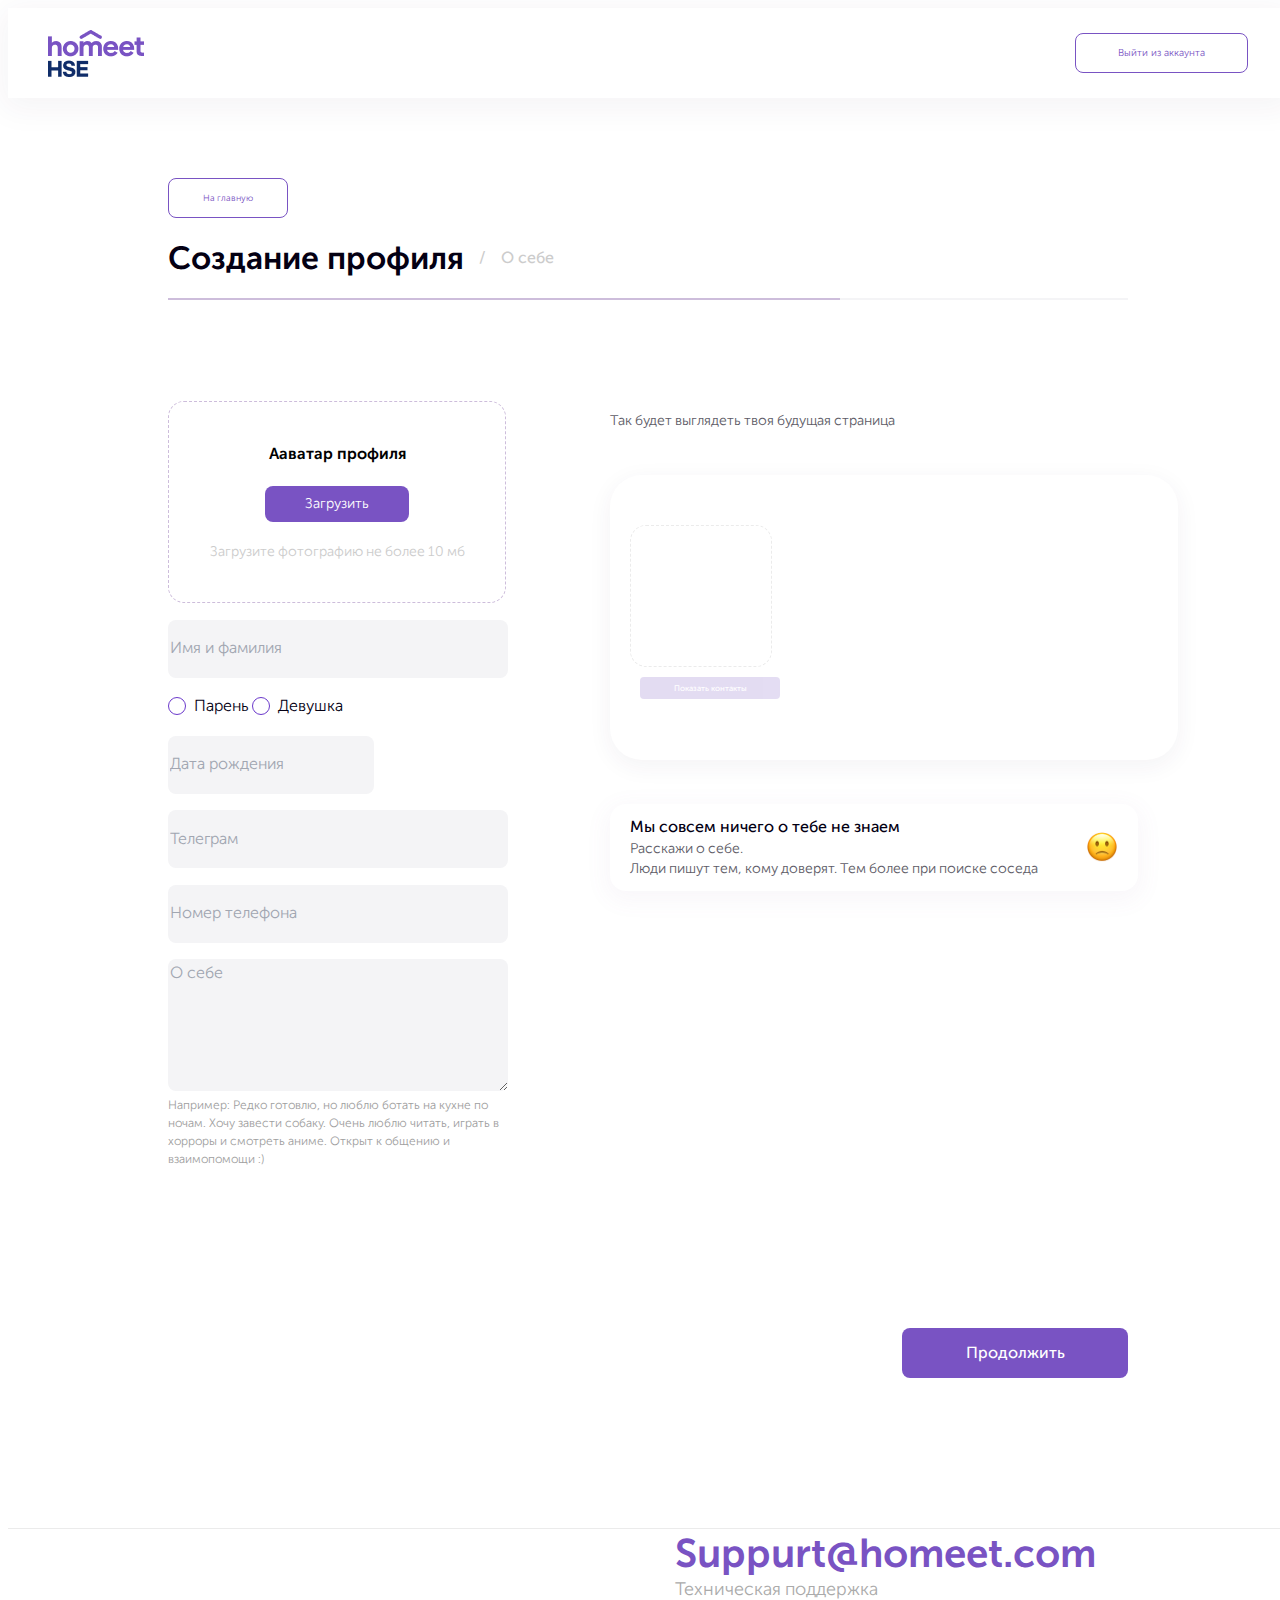
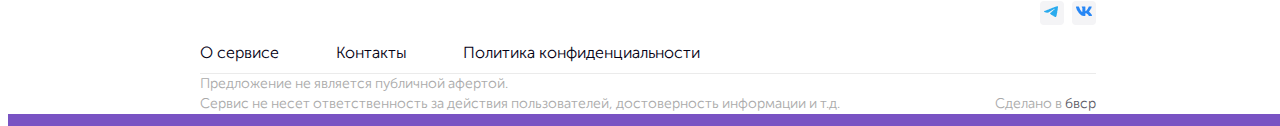
==== src/index.html @ ac500aa6 "First commit" ====
<!DOCTYPE html>
<html lang="ru">
<head>
    <meta charset="UTF-8">
    <meta name="viewport" content="width=device-width, initial-scale=1.0">
    <title>HW1</title>
    <link rel="stylesheet" href="css/style.css">
</head>
<body>
    
    <header class="header">
        <img class = "logo" src="icons/logo.png" alt="logo">
        <button class = "exit">
            <span class = "exittext">Выйти из аккаунта</span>
        </button>
    </header>

    <div class = main>

        <div class = "upper">
            <button class = "mainpage">
                <div class = "mainpagetext">
                    <p>На главную</p>
                </div>
            </button>
            <div class = "uppertext">   
                <span class = "createprofile">Создание профиля</span>
                <span class = "slesh">/</span>
                <span class = "aboutyou">О себе</span></p>
            </div>
            <div class = "progressline">
                <progress id = "progressbar" max = "100" value = "70"></progress>
            </div>
        </div>


        <div class = "middle">

            <div class = "left">
    
                <div class = "uploadphoto">
                    <span class = "avatar">Aаватар профиля</span>
                    <button class = "upload">
                        <div class = "uploadtext">
                            <p>Загрузить</p>
                        </div>
                    </button>
                    <span class = "parametrphoto">Загрузите фотографию не более 10 мб</span>
                </div>
                <input name = "name" id="name" type="text" placeholder="Имя и фамилия">
                <form action="">
                    <input name="sex" type="radio" id="sex" class="custom-radio">
                    <label for="sex">Парень</label>
                    <input name="sex" type="radio" id="sex" class="custom-radio">
                    <label for="sex">Девушка</label>
                </form>
                <input name ="dateofbirth" type="text" id = "dateofbirth" placeholder="Дата рождения">
                <input name = "tg" id="tg" type="text" placeholder="Телеграм">
                <input name = "phone" id="phone" type="tel" placeholder="Номер телефона">
                <div>
                    <textarea name="inform" id="inform" cols="30" rows="10" placeholder="О себе"></textarea><br>
                    <span class = "example">Например: Редко готовлю, но люблю ботать на кухне по ночам. 
                    Хочу завести собаку. Очень люблю читать, играть в хорроры и смотреть аниме. 
                    Открыт к общению и взаимопомощи :)
                    </span>
                </div>

            </div>


            <div class = "right">
                
                <span class = "future">Так будет выглядеть твоя будущая страница</span>

                <div class = "futureprofile">
                    <div class = photoandbottom>
                        <div class = "photo"></div>
                        <button class = "showcontacts">
                            <div class = "showcontactstext">
                                <p>Показать контакты</p>
                            </div>
                        </button>
                    </div>
                    <div class = "profileinfo"></div>
                </div>

                <div class = "message">
                    <div class = "text">
                        <span class = "messagetext1">Мы совсем ничего о тебе не знаем</span><br>
                        <span class = "messagetext2">Расскажи о себе.</span><br>
                        <span class = "messagetext3">Люди пишут тем, кому доверят. Тем более при поиске соседа</span>
                    </div>
                    <img class = "emoji" src="img/emoji.png" alt="emoji">
                </div>

            </div>

        </div>

        <div class = "lower">

            <button class = "continue">  
                <div class = "continuetext"> 
                    <p>Продолжить</p> 
                </div> 
            </button>

        </div>

    </div>

    <footer class = "footer">
        <div class = line1></div>
        <div class = "contacts">
            <div class = "support">
                <span class = "email">Suppurt@homeet.com</span><br>
                <span class = "techsupport">Техническая поддержка</span>
            </div>
            <div class = "links">
                <div class = "imp">
                    <span class = "aboutservice">О сервисе </span>
                    <span class = "conts">Контакты </span>
                    <span class = "politika">Политика конфиденциальности</span>
                </div>
                <div class = "media">
                    <div class = "tglink">
                        <a href="https://vk.com/styleru">
                            <img class = "tg" src="icons/tgicon.png" alt="tg">
                        </a>
                    </div>
                    <div class = "vklink">
                        <a href="https://t.me/styleruorg">
                            <img class = "vk" src="icons/vkicon.png" alt="vk">
                        </a>
                    </div>
                </div>
            </div>
        </div>
        <div class = "line2"></div>
        <div class = "mention">
            <span class = "policy">Предложение не является публичной афертой.<br>Сервис не несет ответственность за действия пользователей, достоверность информации и т.д.</span>
            <span class = "madein">Сделано в <span class = "bvsr">бвср</span></span>
        </div>
        <div class = "line3"></div>
    </footer>

</body>
</html>
---- src/css/style.css ----
@font-face {
    font-family: "MuseoSansCyrl300";
    src: url("../fonts/MuseoSansCyrl300.otf");
    font-weight: 300;
}

@font-face {
    font-family: "MuseoSansCyrl500";
    src: url("../fonts/MuseoSansCyrl500.otf");
    font-weight: 500;
}

@font-face {
    font-family: "MuseoSansCyrl700";
    src: url("../fonts/MuseoSansCyrl700.otf");
    font-weight: 700;
}

body{
    width: 100%;
    height: 1200px;
    display: flex;
    flex-direction: column;
    justify-content: space-between;
    align-items: center;
}

.header{
    width: 100%;
    height: 90px;
    border: 0px, 0px, 1px, 0px;
    padding: 20px, 40px, 20px, 40px;
    background-color: #FFFFFF;
    box-shadow: 0px 6px 30px 5px #40284b0d;
    display: flex;
    justify-content: space-between;
    align-items: center;
}

.main{
    width: 75%;
    height: 1200px;
    /* background-color: aquamarine; */
    margin-top: 80px;
    margin-bottom: 150px;
    display: flex;
    flex-direction: column;
    justify-content: space-between;
}

.logo{
    width: 96px;
    height: 47px;
    gap: 64px;
    margin: 40px;
}

.exit{
    width: 173px;
    height: 40px;
    gap: 8px;
    background-color: #FFFFFF;
    border: 1px solid #7953C3;
    border-radius: 8px;
    padding: 10px, 16px, 10px, 16px;
    margin: 40px;
    display: flex;
    justify-content: center;
    align-items: center;
}

.exittext{
    font-family: "MuseoSansCyrl300";
    font-weight: 300;
    font-size: 10px;
    line-height: 20px;
    color: #7953C3;
}


.upper{
    width: 100%;
    height: 126px;
}

.mainpage{
    width: 120px;
    height: 40px;
    gap: 8px;
    background-color: #FFFFFF;
    border: 1px solid #7953C3;
    border-radius: 8px;
    padding: 10px, 16px, 10px, 16px;
    display: flex;
    justify-content: center;
    align-items: center;
}

.mainpagetext{
    font-family: "MuseoSansCyrl300";
    font-weight: 300;
    font-size: 9px;
    line-height: 20px;
    letter-spacing: -1%;
    color: #7953C3;
}

.uppertext{
    display: flex;
    justify-content: start;
    align-items: center;
    margin: 20px 0px 5px 0px;
}

.createprofile{
    font-family: "MuseoSansCyrl700";
    font-weight: 700;
    font-size: 32px;
    line-height: 40px;
    color: #040013;
    letter-spacing: -1%;
}

.slesh{
    font-family: "MuseoSansCyrl500";
    font-weight: 500;
    font-size: 16px;
    line-height: 24px;
    letter-spacing: -1%;
    color: #CCCCCC;
    margin-left: 15px;
}

.aboutyou{
    font-family: "MuseoSansCyrl500";
    font-weight: 500;
    font-size: 16px;
    line-height: 24px;
    letter-spacing: -1%;
    color: #CCCCCC;
    margin-left: 15px;
}

progress[value] {
    -webkit-appearance: none;
    appearance: none;
    width: 100%;
    height: 2px;
  }

progress[value]::-webkit-progress-bar {
    width: 100%;
    height: 2px;
    background-color: #F4F4F6;
}

progress[value]::-webkit-progress-value {
    width: 8%;
    height: 2px;
    background-color: #CDBDDB;
}

.middle{
    width: 100%;
    height: 910px;
    margin: 50px 0px 50px 0px;   
    display: flex;
    align-items: flex-start;
    justify-content: space-between;
    padding: 50px 0px 0px 0px;
    /* background-color: pink; */
}

.left{
    width: 35%;
    height: 766px;
    display: flex;
    flex-direction: column;
    justify-content: space-between;
    /* background-color: orange; */
}

.uploadphoto{
    width: 100%;
    height: 200px;
    padding: 40px, 32px, 40px, 32px;
    border: 1px;
    border-radius: 16px;
    border-color: #CDBDDB;
    border-style: dashed;
    gap: 20px;
    display: flex;
    justify-content: center;
    align-items: center;
    flex-direction: column;
}

.avatar{
    font-family: "MuseoSansCyrl700";
    font-weight: 700;
    font-size: 16px;
    line-height: 24px;
    letter-spacing: -1%;
}

.upload{
    width: 144px;
    height: 36px;
    border-radius: 8px;
    padding: 8px, 40px, 8px, 40px;
    gap: 8px;
    background-color: #7953C3;
    border-color: #7953C3;
    display: flex;
    justify-content: center;
    align-items: center;
    border-style: none;
}

.uploadtext{
    font-family: "MuseoSansCyrl300";
    font-weight: 300;
    font-size: 14px;
    line-height: 20px;
    letter-spacing: -1%;
    color: #FFFFFF;
}

.parametrphoto{
    font-family: "MuseoSansCyrl300";
    font-weight: 300;
    font-size: 14px;
    line-height: 20px;
    letter-spacing: -1%;
    color: #CCCCCC;
}

input::placeholder{
    font-family: "MuseoSansCyrl300";
    font-weight: 300;
    font-size: 16px;
    line-height: 24px;
    letter-spacing: -1%;
    color: #A1A6B1;
    margin-left: 20px;
}

::-webkit-input-placeholder{
    font-family: "MuseoSansCyrl300";
    font-weight: 300;
    font-size: 16px;
    line-height: 24px;
    letter-spacing: -1%;
    color: #A1A6B1;
    margin: 20px;
}


#name{
    width: 100%;
    height: 56px;
    border-radius: 8px;
    padding: 16px, 12px, 16px, 12px;
    gap: 8px;
    background-color: #F4F4F6;
    border-style: none;
}

label{
    font-family: "MuseoSansCyrl300";
    font-weight: 300;
    font-size: 16px;
    line-height: 24px;
    letter-spacing: -1%;
    color: #040013;
}

/* radio style */
.custom-radio {
    position: absolute;
    z-index: -1;
    opacity: 0;
  }

  /* создаем поддельный чекбокс */
  .custom-radio+label {
    display: inline-flex;
    align-items: center;
    user-select: none;
  }
  .custom-radio+label::before {
    content: '';
    display: inline-block;
    width: 16px;
    height: 16px;
    flex-shrink: 0;
    flex-grow: 0;
    border: 1px solid #6B39CB;
    border-radius: 50%;
    margin-right: 0.5em;
    background-repeat: no-repeat;
    background-position: center center;
    background-size: 50% 50%;
  }

  /* для состояния checked */
  .custom-radio:checked+label::before {
    /* border-color: #6B39CB; */
    background-color: #6B39CB;
    background-image: url("../icons/radio.png");
  }

#dateofbirth{
    width: 60%;
    height: 56px;
    border-radius: 8px;
    padding: 16px, 12px, 16px, 12px;
    gap: 8px;
    background-color: #F4F4F6;
    border-style: none;
}

#tg{
    width: 100%;
    height: 56px;
    border-radius: 8px;
    padding: 16px, 12px, 16px, 12px;
    gap: 8px;
    background-color: #F4F4F6;
    border-style: none;
}

#phone{
    width: 100%;
    height: 56px;
    border-radius: 8px;
    padding: 16px, 12px, 16px, 12px;
    gap: 8px;
    background-color: #F4F4F6;
    border-style: none;
}

#inform{
    width: 100%;
    height: 128px;
    border-radius: 8px;
    padding: 16px, 12px, 16px, 12px;
    gap: 8px;
    background-color: #F4F4F6;
    border-style: none;
}

.example{
    font-family: "MuseoSansCyrl300";
    font-weight: 300;
    font-size: 12px;
    line-height: 14px;
    letter-spacing: -1%;
    color: #9E9E9E;
}


.right{
    width: 55%;
    height: 500px;
    gap: 24px;
    display: flex;
    flex-direction: column;
    justify-content: space-between;
    align-items: start;
}

.future{
    font-family: "MuseoSansCyrl300";
    font-weight: 300;
    font-size: 14px;
    line-height: 20px;
    letter-spacing: -1%;
    color: #5D5B66;
    margin: 10px;
}

.futureprofile{
    width: 100%;
    height: 258px;
    border-radius: 32px;
    padding: 20px;
    gap: 28px;
    box-shadow: 2px 0px 5px 2px #35253c07;
    box-shadow: 2px 0px 5px 2px #33243b0a;
    box-shadow: 0px 6px 22px 2px #412e4a0d;
    box-shadow: 0px 6px 22px 2px #44304e0d;
    display: flex;
    justify-content: space-between;
    align-items: center;
    margin: 10px;
}

.photoandbotton{
    width: 30%;
}

.photo{
    width: 140px;
    height: 140px;
    border-radius: 16px;
    border: 1px;
    border-color: #EBEBEB;
    border-style: dashed;
}

.showcontacts{
    width: 140px;
    height: 22px;
    border-radius: 4px;
    padding: 6px, 12px, 6px, 12px;
    gap: 8px;
    opacity: 20%;
    background-color: #7953C3;
    border-color: #7953C3;
    display: flex;
    justify-content: center;
    align-items: center;
    border-style: none;
    margin: 10px;
}

.showcontactstext{
    font-family: "MuseoSansCyrl500";
    font-weight: 500;
    font-size: 8px;
    line-height: 10px;
    letter-spacing: -1%;
    color: #FFFFFF;
}

.profileinfo{
    width: 60%;
    display: flex;
    flex-direction: column;
    justify-content: space-between;
}

.message{
    width: 100%;
    height: 92px;
    border-radius: 16px;
    padding: 12px, 16px, 12px, 16px;
    gap: 4px;
    box-shadow: 0px 2px 4px 5px #855E9807;
    box-shadow: 0px 2px 10px 5px #855E980A;
    box-shadow: 0px 5px 22px 5px #36273d0d;
    box-shadow: 0px 6px 22px 5px #855E980D;
    display: flex;
    justify-content: space-between;
    align-items: center;
    margin: 10px;
}

.text{
    margin-top: 10px;
    margin-bottom: 10px;
}

.messagetext1{
    font-family: "MuseoSansCyrl500";
    font-weight: 500;
    font-size: 16px;
    line-height: 24px;
    letter-spacing: -1%;
    color: #040013;
    margin: 20px;
}

.messagetext2{
    font-family: "MuseoSansCyrl300";
    font-weight: 300;
    font-size: 14px;
    line-height: 20px;
    letter-spacing: -1%;
    color: #5D5B66;
    margin-left: 20px;
}

.messagetext3{
    font-family: "MuseoSansCyrl300";
    font-weight: 300;
    font-size: 14px;
    line-height: 20px;
    letter-spacing: -1%;
    color: #5D5B66;
    margin-left: 20px;
}

.emoji{
    width: 32px;
    height: 32px;
    margin-right: 20px;
}

.lower{
    height: 50px;
    display: flex;
    justify-content: flex-end;
    align-items: center;
    /* background-color: blue;    */
}

.continue{
    width: 226px;
    height: 50px;
    border-radius: 8px;
    padding: 12px, 64px, 12px, 64px;
    gap: 8px;
    background-color: #7953C3;
    border-style: none;
    display: flex;
    align-items: center;
    justify-content: center;
}

.continuetext{
    font-family: "MuseoSansCyrl500";
    font-weight: 500;
    font-size: 16px;
    line-height: 24px;
    letter-spacing: -1%;
    color: #FFFFFF;
}


.footer{
    width: 100%;
    height: 600px; 
    display: flex;
    align-items: center;
    flex-direction: column;
    justify-content: space-between;
}

.line1{
    width: 100%;
    height: 1px;
    background-color: #EBEBEB;
}

.contacts{
    width: 70%;
    height: 144px;
    display: flex;
    flex-direction: column;
    align-items: end;
}

.email{
    font-family: "MuseoSansCyrl700";
    font-weight: 700;
    font-size: 40px;
    line-height: 48px;
    letter-spacing: -2%;
    color: #7953C3;
}

.techsupport{
    font-family: "MuseoSansCyrl300";
    font-weight: 300;
    font-size: 18px;
    line-height: 24px;
    letter-spacing: -2%;
    color: #AAAAAA;
    margin-top: 8px;
}

.links{
    width: 100%;
    height: 24px;
    display: flex;
    justify-content: space-between;
    /* background-color: red; */
}

.line2{
    width: 70%;
    height: 1px;
    background-color: #EBEBEB;
}

.mention{
    width: 70%;
    display: flex;
    justify-content: space-between;
    align-items: flex-end;
}

.policy{
    font-family: "MuseoSansCyrl300";
    font-weight: 300;
    font-size: 14px;
    line-height: 20px;
    letter-spacing: -1%;
    color: #AAAAAA;
}

.madein{
    font-family: "MuseoSansCyrl300";
    font-weight: 300;
    font-size: 14px;
    line-height: 20px;
    letter-spacing: -1%;
    color: #AAAAAA;
}

.bvsr{
    font-family: "MuseoSansCyrl300";
    font-weight: 300;
    font-size: 14px;
    line-height: 20px;
    letter-spacing: -1%;
    color: #5D5B66;
}

.imp{
    width: 500px;
    display: flex;
    justify-content: space-between;
    margin-top: 40px;
}

.aboutservice{
    font-family: "MuseoSansCyrl300";
    font-weight: 300;
    font-size: 16px;
    line-height: 24px;
    color: #040013;
}

.conts{
    font-family: "MuseoSansCyrl300";
    font-weight: 300;
    font-size: 16px;
    line-height: 24px;
    color: #040013;
}

.politika{
    font-family: "MuseoSansCyrl300";
    font-weight: 300;
    font-size: 16px;
    line-height: 24px;
    color: #040013;
}

.media{
    width: 56px;
    height: 24px;
    display: flex;
    justify-content: space-between;
}

.tglink{
    width: 24px;
    height: 24px;
    border-radius: 4px;
    background-color: #F4F4F6;
    display: flex;
    justify-content: center;
    align-items: center;
}

.vklink{
    width: 24px;
    height: 24px;
    border-radius: 4px;
    background-color: #F4F4F6;
    display: flex;
    justify-content: center;
    align-items: center;
}

.tg{
    width: 16px;
    height: 16px;
}

.vk{
    width: 16px;
    height: 16px;
}

.line3{
    width: 100%;
    height: 12px;
    background-color: #7953C3;
}
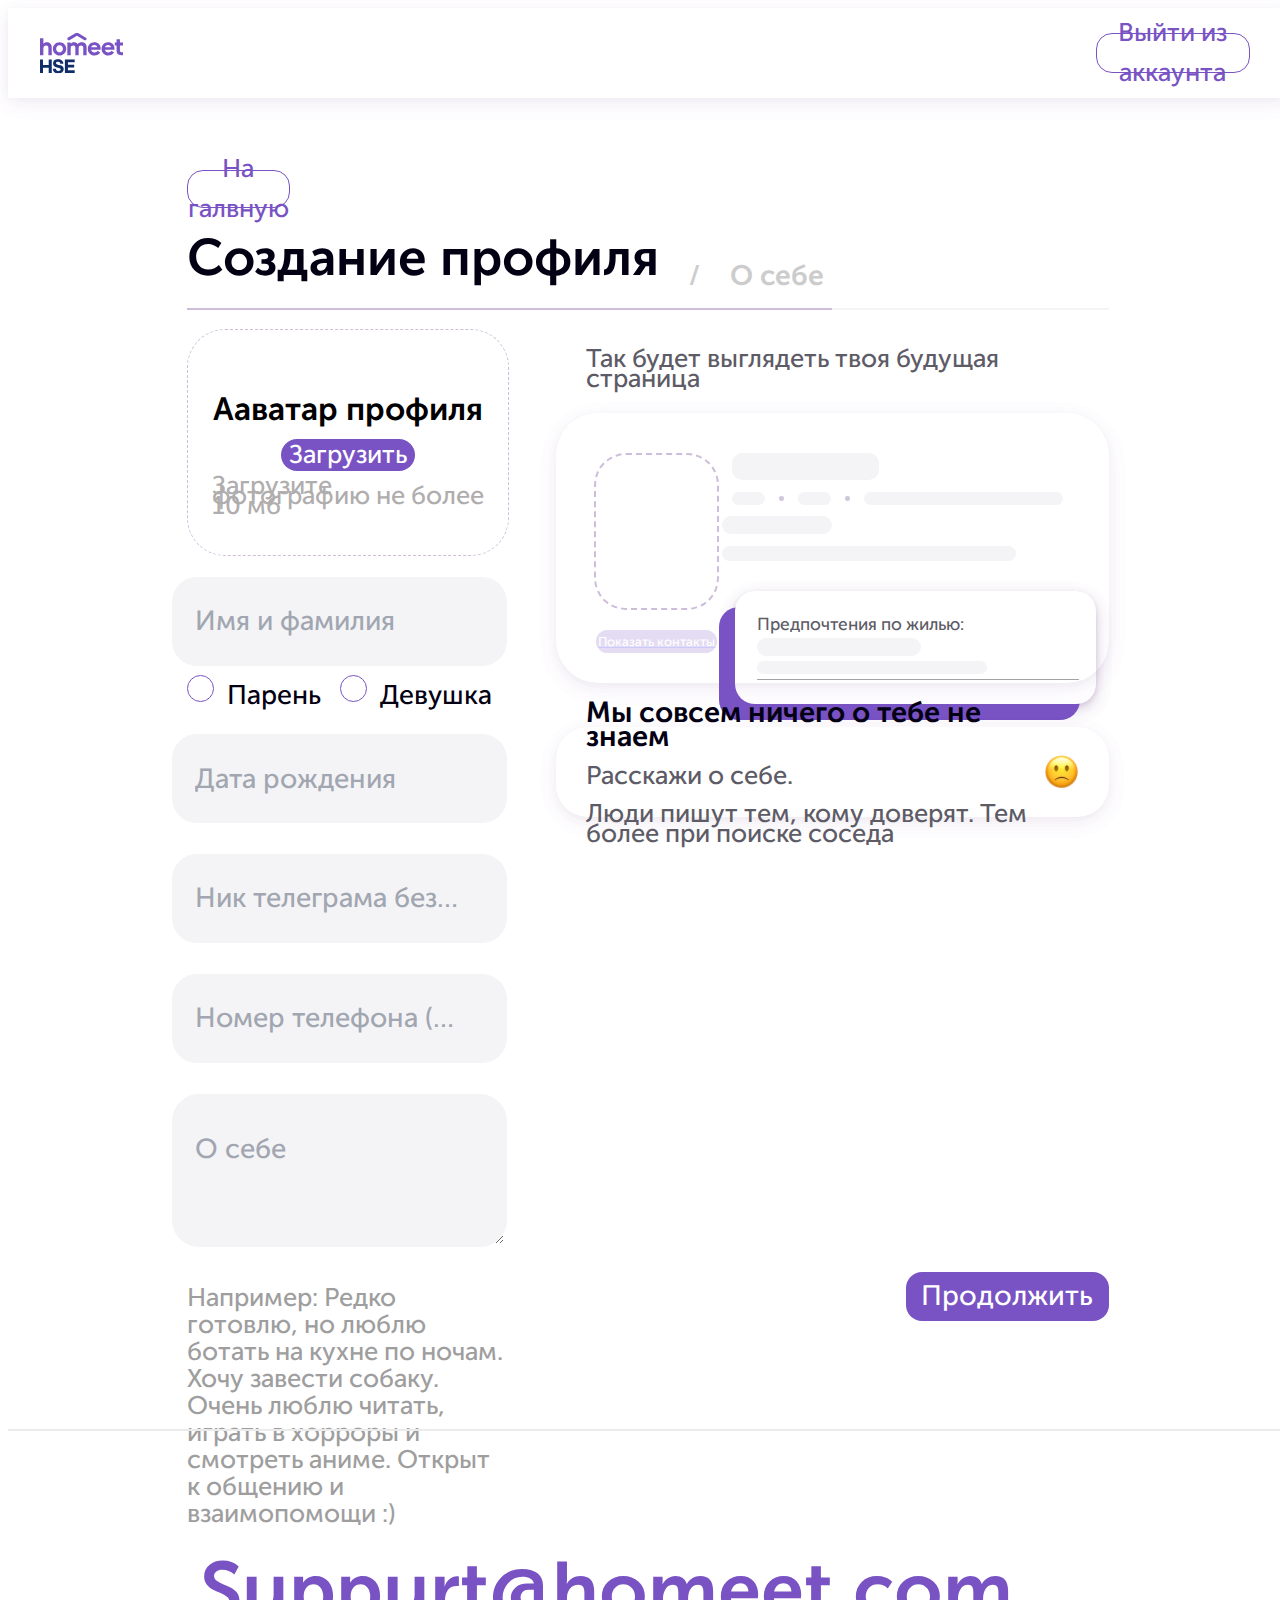
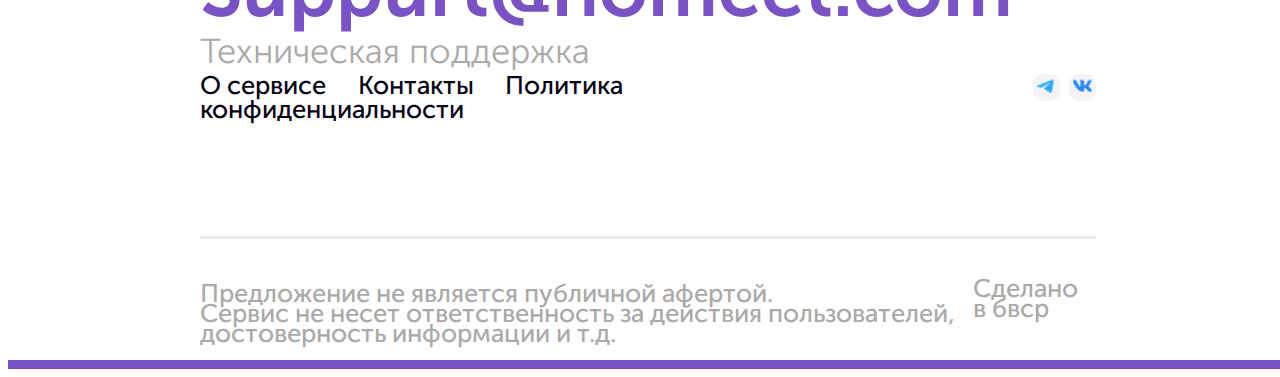
==== commit 27974e27: "Second commit" ====
--- a/src/index.html
+++ b/src/index.html
@@ -3,13 +3,13 @@
 <head>
     <meta charset="UTF-8">
     <meta name="viewport" content="width=device-width, initial-scale=1.0">
-    <title>HW1</title>
+    <title>HW1-1</title>
     <link rel="stylesheet" href="css/style.css">
 </head>
 <body>
-    
+
     <header class="header">
-        <img class = "logo" src="icons/logo.png" alt="logo">
+        <img class = "logo" src="icons/logo_main.svg" alt="logo">
         <button class = "exit">
             <span class = "exittext">Выйти из аккаунта</span>
         </button>
@@ -19,9 +19,7 @@
 
         <div class = "upper">
             <button class = "mainpage">
-                <div class = "mainpagetext">
-                    <p>На главную</p>
-                </div>
+                <span class = "mainpagetext">На галвную</span>
             </button>
             <div class = "uppertext">   
                 <span class = "createprofile">Создание профиля</span>
@@ -33,33 +31,69 @@
             </div>
         </div>
 
-
         <div class = "middle">
 
             <div class = "left">
-    
+                
+                <!-- загрузить фотографию -->
                 <div class = "uploadphoto">
-                    <span class = "avatar">Aаватар профиля</span>
-                    <button class = "upload">
-                        <div class = "uploadtext">
-                            <p>Загрузить</p>
-                        </div>
-                    </button>
-                    <span class = "parametrphoto">Загрузите фотографию не более 10 мб</span>
-                </div>
-                <input name = "name" id="name" type="text" placeholder="Имя и фамилия">
-                <form action="">
-                    <input name="sex" type="radio" id="sex" class="custom-radio">
-                    <label for="sex">Парень</label>
-                    <input name="sex" type="radio" id="sex" class="custom-radio">
-                    <label for="sex">Девушка</label>
+                    <div class = "uploadphotocontent">
+                        <span class = "avatar">Aаватар профиля</span>
+                        <button class = "upload">
+                            <span class = "uploadtext">Загрузить</span>
+                        </button>
+                        <span class = "parametrphoto">Загрузите фотографию не более 10 мб</span>
+                    </div>
+                </div>
+
+                <div class = "nameandgender">
+                    <!-- имя и фамилия -->
+                    <form action="" class="name">
+                        <input name = "name" id="name" type="text" placeholder="Имя и фамилия">
+                        <label for="name" id = "ifInvalidName"></label>
+                    </form>
+
+                    <!-- пол -->
+                    <div>
+                        <div class = "genderradios">
+                            <label class="gender">Парень
+                                <input type="radio" name="radio" id = "gender" value = "Парень" oninput="func1()">
+                                <span class="checkmark"></span>
+                            </label>
+                            <label class="gender">Девушка
+                                <input type="radio" name="radio" id = "gender" value = "Девушка" oninput="func1()">
+                                <span class="checkmark"></span>
+                            </label>
+                        </div>
+                        <span class = "ifInvalidGender"></span>
+                    </div>
+                </div>
+
+                <!-- дата рождения -->
+                <form action="" class = "dateofbirth">
+                    <input name ="dateofbirth" type="text" id = "dateofbirth" onchange="javascript:onDateChange(this);" placeholder="Дата рождения" onfocus="(this.type='date')" onblur="(this.type='text')">
+                    <label for="dateofbirth" id = "ifInvalidDob"></label>
                 </form>
-                <input name ="dateofbirth" type="text" id = "dateofbirth" placeholder="Дата рождения">
-                <input name = "tg" id="tg" type="text" placeholder="Телеграм">
-                <input name = "phone" id="phone" type="tel" placeholder="Номер телефона">
-                <div>
-                    <textarea name="inform" id="inform" cols="30" rows="10" placeholder="О себе"></textarea><br>
-                    <span class = "example">Например: Редко готовлю, но люблю ботать на кухне по ночам. 
+
+                <!-- телеграм -->
+                <form action="" class = "tg">
+                    <input name = "tg" id="tg" type="text" placeholder="Ник телеграма без @">
+                    <label for="tg" id = "ifInvalidTg"></label>
+                </form>
+
+                <!-- номер телефона -->
+                <form action="" class = "phone">
+                    <input name = "phone" id="phone" type="tel" placeholder="Номер телефона (11 цифр)">
+                    <label for="phone" id = "ifInvalidPhone"></label>
+                </form>
+
+                <div class = "inform-aboutyou">
+                    <form action="" class = "inform">
+                        <textarea name="inform" id="inform" type = "text" placeholder="О себе"></textarea><br>
+                        <label for="inform" id = "ifInvalidInform"></label>
+                    </form>
+                    <span class = "example">
+                    Например: Редко готовлю, но люблю ботать на кухне по ночам. 
                     Хочу завести собаку. Очень люблю читать, играть в хорроры и смотреть аниме. 
                     Открыт к общению и взаимопомощи :)
                     </span>
@@ -67,21 +101,67 @@
 
             </div>
 
-
             <div class = "right">
                 
                 <span class = "future">Так будет выглядеть твоя будущая страница</span>
 
                 <div class = "futureprofile">
-                    <div class = photoandbottom>
+
+                    <div class = photoandbutton>
                         <div class = "photo"></div>
-                        <button class = "showcontacts">
-                            <div class = "showcontactstext">
-                                <p>Показать контакты</p>
+
+
+                        <!-- HTML модального окна -->
+                        <div id="openModal" class="modal">
+                            <div class="modal-dialog">
+                                <div class="modal-content">
+                                    <div class="modal-header">
+                                        <h3 class="modal-title">Контакты</h3>
+                                        <a href="#close" title="Close" class="close">×</a>
+                                    </div>
+                                    <div class="modal-body">    
+                                        <span class = "showtg">Телеграм: <span class = "showtg-text" id = "showtg-text"></span></span>
+                                        <span class = "showtel">Номер телефона: <span class = "showtel-text" id = "showtel-text"></span></span>
+                                    </div>
+                                </div>
                             </div>
-                        </button>
-                    </div>
-                    <div class = "profileinfo"></div>
+                        </div>
+                        <a href="#openModal" class = "showcontacts" onclick="return false;">
+                            <span class = "showcontactstext">Показать контакты</span>
+                        </a>
+                    </div>
+
+                    <div class = "profileinfo">
+
+                        <!-- информация о себе в будущем профиле -->
+                        <div class = "information">
+                            <div class = "fname"><span id = "fname"></span></div>
+                            <div class = "gender_age_edu">
+                                <div class = "fgender"><span id = "fgender"></span></div>
+                                <div class = "dot"></div>
+                                <div class = "fage"><span id = "fage"></span></div>
+                                <div class = "dot"></div>
+                                <div class = "fedu">
+                                    <span id = "fcourse"></span>
+                                    <span id = "fstage"></span>
+                                    <span id = "ffaculty"></span>
+                                    <span id = "fOP"></span>
+                                </div>
+                            </div>
+                            <div class = "fwork"><span id = "fwork"></span></div>
+                            <div class = "faboutyou"><span id = "faboutyou"></span></div>
+                        </div>
+
+                        <!-- предпочтения по жилью -->
+                        <div class = "preferences">
+                            <span class = "preferencestext">Предпочтения по жилью:</span>
+                            <div class = "preferencesbefore1"></div>
+                            <div class = "preferencesbefore2"></div>
+                            <div class = "preferencesbefore3"></div>
+                        </div>
+
+                    </div>
+
                 </div>
 
                 <div class = "message">
@@ -98,17 +178,14 @@
         </div>
 
         <div class = "lower">
-
             <button class = "continue">  
-                <div class = "continuetext"> 
-                    <p>Продолжить</p> 
-                </div> 
+                <span class = "continuetext">Продолжить</span>
+                <!-- onclick="document.location='index2.html'" -->
             </button>
-
         </div>
 
     </div>
-
+    
     <footer class = "footer">
         <div class = line1></div>
         <div class = "contacts">
@@ -119,18 +196,18 @@
             <div class = "links">
                 <div class = "imp">
                     <span class = "aboutservice">О сервисе </span>
-                    <span class = "conts">Контакты </span>
-                    <span class = "politika">Политика конфиденциальности</span>
+                    <span class = "aboutservice">Контакты </span>
+                    <span class = "aboutservice">Политика конфиденциальности</span>
                 </div>
                 <div class = "media">
                     <div class = "tglink">
                         <a href="https://vk.com/styleru">
-                            <img class = "tg" src="icons/tgicon.png" alt="tg">
+                            <img class = "tg-img" src="icons/tgicon.png" alt="tg">
                         </a>
                     </div>
                     <div class = "vklink">
                         <a href="https://t.me/styleruorg">
-                            <img class = "vk" src="icons/vkicon.png" alt="vk">
+                            <img class = "vk-img" src="icons/vkicon.png" alt="vk">
                         </a>
                     </div>
                 </div>
@@ -138,11 +215,16 @@
         </div>
         <div class = "line2"></div>
         <div class = "mention">
-            <span class = "policy">Предложение не является публичной афертой.<br>Сервис не несет ответственность за действия пользователей, достоверность информации и т.д.</span>
-            <span class = "madein">Сделано в <span class = "bvsr">бвср</span></span>
+            <div class = "policycomm">
+                <span class = "policy">Предложение не является публичной афертой.</span>
+                <span class = "policy">Сервис не несет ответственность за действия пользователей, достоверность информации и т.д.</span>
+            </div>
+            <span class = "madein">Сделано в бвср</span>
         </div>
         <div class = "line3"></div>
     </footer>
 
+    <script src="./js/script.js"></script>
+
 </body>
 </html>--- a/src/css/style.css
+++ b/src/css/style.css
@@ -18,7 +18,6 @@
 
 body{
     width: 100%;
-    height: 1200px;
     display: flex;
     flex-direction: column;
     justify-content: space-between;
@@ -27,69 +26,75 @@
 
 .header{
     width: 100%;
-    height: 90px;
+    height: 10vh;
     border: 0px, 0px, 1px, 0px;
     padding: 20px, 40px, 20px, 40px;
     background-color: #FFFFFF;
-    box-shadow: 0px 6px 30px 5px #40284b0d;
-    display: flex;
-    justify-content: space-between;
-    align-items: center;
-}
-
-.main{
-    width: 75%;
-    height: 1200px;
-    /* background-color: aquamarine; */
-    margin-top: 80px;
-    margin-bottom: 150px;
-    display: flex;
-    flex-direction: column;
-    justify-content: space-between;
+    box-shadow: 0 1.1335145235px 4.293615818px 0 rgba(133, 94, 152, .03), 0 2.8667433262px 10.8588762283px 0 rgba(133, 94, 152, .04), 0 5.847887516px 22.1510887146px 0 rgba(133, 94, 152, .05), 0 5.847887516px 22.1510887146px 0 rgba(133, 94, 152, .05);
+    display: flex;
+    justify-content: space-between;
+    align-items: center;
 }
 
 .logo{
-    width: 96px;
-    height: 47px;
+    width: 6.5%;
+    height: 6vh;
     gap: 64px;
-    margin: 40px;
+    margin: 2.5vw;
+    margin-bottom: 5.5vh;
+    margin-top: 5.5vh;
 }
 
 .exit{
-    width: 173px;
-    height: 40px;
+    width: 12vw;
+    height: 4.5vh;
     gap: 8px;
     background-color: #FFFFFF;
     border: 1px solid #7953C3;
-    border-radius: 8px;
+    border-radius: 16px;
     padding: 10px, 16px, 10px, 16px;
-    margin: 40px;
+    margin: 3vw;
+    margin-bottom: 5.5vh;
+    margin-top: 5.5vh;
     display: flex;
     justify-content: center;
     align-items: center;
 }
 
 .exittext{
-    font-family: "MuseoSansCyrl300";
-    font-weight: 300;
-    font-size: 10px;
-    line-height: 20px;
+    font-family: "MuseoSansCyrl500";
+    font-weight: 500;
+    font-size: 2vw;
+    line-height: 40px;
     color: #7953C3;
 }
 
 
+.main{
+    width: 72%;
+    /* background-color: aquamarine; */
+    margin-top: 8vh;
+    margin-bottom: 12vh;
+    display: flex;
+    flex-direction: column;
+    justify-content: space-between;
+}
+
 .upper{
     width: 100%;
-    height: 126px;
+    height: 13vh;
+    display: flex;
+    flex-direction: column;
+    justify-content: space-between;
 }
 
 .mainpage{
-    width: 120px;
-    height: 40px;
+    width: 8vw;
+    height: 4.25vh;
     gap: 8px;
     background-color: #FFFFFF;
     border: 1px solid #7953C3;
-    border-radius: 8px;
+    border-radius: 16px;
     padding: 10px, 16px, 10px, 16px;
     display: flex;
     justify-content: center;
@@ -97,10 +102,10 @@
 }
 
 .mainpagetext{
-    font-family: "MuseoSansCyrl300";
-    font-weight: 300;
-    font-size: 9px;
-    line-height: 20px;
+    font-family: "MuseoSansCyrl500";
+    font-weight: 500;
+    font-size: 2vw;
+    line-height: 40px;
     letter-spacing: -1%;
     color: #7953C3;
 }
@@ -108,84 +113,81 @@
 .uppertext{
     display: flex;
     justify-content: start;
-    align-items: center;
+    align-items: flex-end;
     margin: 20px 0px 5px 0px;
 }
 
 .createprofile{
     font-family: "MuseoSansCyrl700";
     font-weight: 700;
-    font-size: 32px;
-    line-height: 40px;
+    font-size: 4vw;
+    line-height: 60px;
     color: #040013;
     letter-spacing: -1%;
 }
 
 .slesh{
-    font-family: "MuseoSansCyrl500";
-    font-weight: 500;
-    font-size: 16px;
+    font-family: "MuseoSansCyrl700";
+    font-weight: 500;
+    font-size: 2vw;
     line-height: 24px;
     letter-spacing: -1%;
     color: #CCCCCC;
-    margin-left: 15px;
+    margin-left: 30px;
 }
 
 .aboutyou{
-    font-family: "MuseoSansCyrl500";
-    font-weight: 500;
-    font-size: 16px;
+    font-family: "MuseoSansCyrl700";
+    font-weight: 500;
+    font-size: 2.2vw;
     line-height: 24px;
     letter-spacing: -1%;
     color: #CCCCCC;
-    margin-left: 15px;
+    margin-left: 30px;
 }
 
 progress[value] {
     -webkit-appearance: none;
     appearance: none;
     width: 100%;
-    height: 2px;
+    height: 0.25vh;
   }
 
 progress[value]::-webkit-progress-bar {
     width: 100%;
-    height: 2px;
+    height: 0.25vh;
     background-color: #F4F4F6;
 }
 
 progress[value]::-webkit-progress-value {
     width: 8%;
-    height: 2px;
+    height: 0.25vh;
     background-color: #CDBDDB;
 }
 
 .middle{
     width: 100%;
-    height: 910px;
-    margin: 50px 0px 50px 0px;   
+    margin: 4.7vh 0px 4.7vh 0px;   
     display: flex;
     align-items: flex-start;
     justify-content: space-between;
-    padding: 50px 0px 0px 0px;
-    /* background-color: pink; */
+    /* background-color: pink;  */
 }
 
 .left{
-    width: 35%;
-    height: 766px;
-    display: flex;
-    flex-direction: column;
-    justify-content: space-between;
-    /* background-color: orange; */
+    width: 25vw;
+    height: 100vh;
+    display: flex;
+    flex-direction: column;
+    justify-content: space-between;
 }
 
 .uploadphoto{
     width: 100%;
-    height: 200px;
+    height: 25vh;
     padding: 40px, 32px, 40px, 32px;
     border: 1px;
-    border-radius: 16px;
+    border-radius: 38px;
     border-color: #CDBDDB;
     border-style: dashed;
     gap: 20px;
@@ -195,18 +197,27 @@
     flex-direction: column;
 }
 
+.uploadphotocontent{
+    width: 85%;
+    height: 12vh;
+    display: flex;
+    flex-direction: column;
+    justify-content: space-between;
+    align-items: center;
+}
+
 .avatar{
     font-family: "MuseoSansCyrl700";
     font-weight: 700;
-    font-size: 16px;
-    line-height: 24px;
+    font-size: 2.5vw;
+    line-height: 40px;
     letter-spacing: -1%;
 }
 
 .upload{
-    width: 144px;
-    height: 36px;
-    border-radius: 8px;
+    width: 10.5vw;
+    height: 4.25vh;
+    border-radius: 16px;
     padding: 8px, 40px, 8px, 40px;
     gap: 8px;
     background-color: #7953C3;
@@ -215,301 +226,581 @@
     justify-content: center;
     align-items: center;
     border-style: none;
+    margin-top: 10px;
+    margin-bottom: 10px;
 }
 
 .uploadtext{
-    font-family: "MuseoSansCyrl300";
-    font-weight: 300;
-    font-size: 14px;
-    line-height: 20px;
+    font-family: "MuseoSansCyrl500";
+    font-weight: 500;
+    font-size: 2vw;
+    line-height: 30px;
     letter-spacing: -1%;
     color: #FFFFFF;
 }
 
 .parametrphoto{
-    font-family: "MuseoSansCyrl300";
-    font-weight: 300;
-    font-size: 14px;
-    line-height: 20px;
-    letter-spacing: -1%;
-    color: #CCCCCC;
+    font-family: "MuseoSansCyrl500";
+    font-weight: 500;
+    font-size: 2vw;
+    line-height: 10px;
+    letter-spacing: -1%;
+    color: #afadad;
 }
 
 input::placeholder{
-    font-family: "MuseoSansCyrl300";
-    font-weight: 300;
-    font-size: 16px;
+    font-family: "MuseoSansCyrl500";
+    font-weight: 500;
+    font-size: 2.15vw;
     line-height: 24px;
     letter-spacing: -1%;
     color: #A1A6B1;
     margin-left: 20px;
 }
 
+textarea::placeholder{
+    font-family: "MuseoSansCyrl500";
+    font-weight: 500;
+    font-size: 2.15vw;
+    line-height: 24px;
+    letter-spacing: -1%;
+    color: #A1A6B1;
+    margin-left: 20px;
+    margin-top: 20px;
+}
+
 ::-webkit-input-placeholder{
-    font-family: "MuseoSansCyrl300";
-    font-weight: 300;
-    font-size: 16px;
+    font-family: "MuseoSansCyrl500";
+    font-weight: 500;
+    font-size: 2.15vw;
     line-height: 24px;
     letter-spacing: -1%;
     color: #A1A6B1;
     margin: 20px;
 }
 
-
 #name{
-    width: 100%;
-    height: 56px;
-    border-radius: 8px;
-    padding: 16px, 12px, 16px, 12px;
+    width: 96%;
+    height: 9vh;
+    border-radius: 25px;
+    background-color: #F4F4F6;
+    border: 3px solid #F4F4F6;
+    padding-left: 20px;
+    font-family: "MuseoSansCyrl500";
+    font-weight: 500;
+    font-size: 2vw;
+    line-height: 24px;
+    letter-spacing: -1%;
+    color: #040013;
+    text-overflow: ellipsis;
+}
+
+.gender {
+    display: inline-flex;
+    align-items: flex-start;
+    justify-content: flex-start;
+    position: relative;
+    padding-left: 40px;
+    margin-bottom: 12px;
+    cursor: pointer;
+    -webkit-user-select: none;
+    -moz-user-select: none;
+    -ms-user-select: none;
+    user-select: none;
+    font-family: "MuseoSansCyrl500";
+    font-weight: 500;
+    font-size: 2.1vw;
+    line-height: 40px;
+    letter-spacing: -1%;
+    color: #040013;
+    margin-right: 1.5vw;
+}
+  
+.gender input {
+    position: absolute;
+    opacity: 0;
+    cursor: pointer;
+}
+  
+.checkmark {
+    position: absolute;
+    top: 0;
+    left: 0;
+    height: 25px;
+    width: 25px;
+    background-color: #FFFFFF;
+    border-radius: 50%;
+    border: 1px solid #7953C3;
+}
+  
+.gender input:checked ~ .checkmark {
+    background-color: #7953C3;
+}
+  
+.checkmark:after {
+    content: "";
+    position: absolute;
+    display: none;
+}
+  
+.gender input:checked ~ .checkmark:after {
+    display: block;
+}
+  
+.gender .checkmark:after {
+    top: 9px;
+    left: 9px;
+    width: 8px;
+    height: 8px;
+    border-radius: 50%;
+    background: #FFFFFF;
+}
+
+.genderradios{
+    width: 47%;
+    display: flex;
+    flex-direction: row;
+    justify-content: space-between;
+}
+
+.nameandgender{
+    display: flex;
+    flex-direction: column;
+    justify-content: space-between;
+    height: 15vh;
+}
+
+#phone{
+    width: 96%;
+    height: 9vh;
+    border-radius: 25px;
+    background-color: #F4F4F6;
+    border: 3px solid #F4F4F6;
+    padding-left: 20px;
+    font-family: "MuseoSansCyrl500";
+    font-weight: 500;
+    font-size: 2vw;
+    line-height: 24px;
+    letter-spacing: -1%;
+    color: #040013;
+    text-overflow: ellipsis;
+}
+
+#tg{
+    width: 96%;
+    height: 9vh;
+    border-radius: 25px;
+    background-color: #F4F4F6;
+    border: 3px solid #F4F4F6;
+    padding-left: 20px;
+    font-family: "MuseoSansCyrl500";
+    font-weight: 500;
+    font-size: 2vw;
+    line-height: 24px;
+    letter-spacing: -1%;
+    color: #040013;
+    text-overflow: ellipsis;
+}
+
+#dateofbirth{
+    width: 96%;
+    height: 9vh;
+    border-radius: 25px;
+    background-color: #F4F4F6;
+    border: 3px solid #F4F4F6;
+    padding-left: 20px;
+    font-family: "MuseoSansCyrl500";
+    font-weight: 500;
+    font-size: 2.15vw;
+    line-height: 24px;
+    letter-spacing: -1%;
+    color: #A1A6B1;
+    text-overflow: ellipsis;
+}
+
+#inform{
+    width: 96%;
+    height: 15vh;
+    border-radius: 27px;
     gap: 8px;
     background-color: #F4F4F6;
-    border-style: none;
-}
-
-label{
-    font-family: "MuseoSansCyrl300";
-    font-weight: 300;
-    font-size: 16px;
+    border: 3px solid #F4F4F6;
+    padding-left: 20px;
+    padding-top: 40px;
+    font-family: "MuseoSansCyrl500";
+    font-weight: 500;
+    font-size: 2vw;
     line-height: 24px;
     letter-spacing: -1%;
     color: #040013;
-}
-
-/* radio style */
-.custom-radio {
-    position: absolute;
-    z-index: -1;
-    opacity: 0;
-  }
-
-  /* создаем поддельный чекбокс */
-  .custom-radio+label {
-    display: inline-flex;
-    align-items: center;
-    user-select: none;
-  }
-  .custom-radio+label::before {
-    content: '';
-    display: inline-block;
-    width: 16px;
-    height: 16px;
-    flex-shrink: 0;
-    flex-grow: 0;
-    border: 1px solid #6B39CB;
-    border-radius: 50%;
-    margin-right: 0.5em;
-    background-repeat: no-repeat;
-    background-position: center center;
-    background-size: 50% 50%;
-  }
-
-  /* для состояния checked */
-  .custom-radio:checked+label::before {
-    /* border-color: #6B39CB; */
-    background-color: #6B39CB;
-    background-image: url("../icons/radio.png");
-  }
-
-#dateofbirth{
+    text-overflow: ellipsis;
+}
+
+.inform-aboutyou{
+    width: 100%;
+    height: 15vh;
+    display: flex;
+    flex-direction: column;
+}
+
+.name{
+    width: 100%;
+    height: 11vh;
+    display: flex;
+    flex-direction: column;
+    align-items: flex-end;
+}
+
+.dateofbirth{
+    width: 100%;
+    height: 11vh;
+    display: flex;
+    flex-direction: column;
+    align-items: flex-end;
+}
+
+.tg{
+    width: 100%;
+    height: 11vh;
+    display: flex;
+    flex-direction: column;
+    align-items: flex-end;
+}
+
+.phone{
+    width: 100%;
+    height: 11vh;
+    display: flex;
+    flex-direction: column;
+    align-items: flex-end;
+}
+
+.inform{
+    width: 100%;
+    height: 20vh;
+    display: flex;
+    flex-direction: column;
+    align-items: flex-end;
+}
+
+.example{
+    width: 100%;
+    font-family: "MuseoSansCyrl500";
+    font-weight: 500;
+    font-size: 2vw;
+    line-height: 27px;
+    letter-spacing: -1%;
+    color: #9E9E9E;
+    margin-top: 10px;
+}
+
+.right{
     width: 60%;
-    height: 56px;
-    border-radius: 8px;
-    padding: 16px, 12px, 16px, 12px;
-    gap: 8px;
-    background-color: #F4F4F6;
-    border-style: none;
-}
-
-#tg{
-    width: 100%;
-    height: 56px;
-    border-radius: 8px;
-    padding: 16px, 12px, 16px, 12px;
-    gap: 8px;
-    background-color: #F4F4F6;
-    border-style: none;
-}
-
-#phone{
-    width: 100%;
-    height: 56px;
-    border-radius: 8px;
-    padding: 16px, 12px, 16px, 12px;
-    gap: 8px;
-    background-color: #F4F4F6;
-    border-style: none;
-}
-
-#inform{
-    width: 100%;
-    height: 128px;
-    border-radius: 8px;
-    padding: 16px, 12px, 16px, 12px;
-    gap: 8px;
-    background-color: #F4F4F6;
-    border-style: none;
-}
-
-.example{
-    font-family: "MuseoSansCyrl300";
-    font-weight: 300;
-    font-size: 12px;
-    line-height: 14px;
-    letter-spacing: -1%;
-    color: #9E9E9E;
-}
-
-
-.right{
-    width: 55%;
-    height: 500px;
+    height: 50vh;
     gap: 24px;
     display: flex;
     flex-direction: column;
     justify-content: space-between;
     align-items: start;
+    /* background-color: plum;  */
 }
 
 .future{
-    font-family: "MuseoSansCyrl300";
-    font-weight: 300;
-    font-size: 14px;
+    font-family: "MuseoSansCyrl500";
+    font-weight: 500;
+    font-size: 2vw;
     line-height: 20px;
     letter-spacing: -1%;
     color: #5D5B66;
-    margin: 10px;
+    margin-left: 30px;
+    margin-top: 20px;
 }
 
 .futureprofile{
     width: 100%;
-    height: 258px;
+    height: 30vh;
+    border-radius: 42px;
+    gap: 28px;
+    box-shadow: 0 5.84789px 22.1511px rgba(133, 94, 152, .05), 0 5.84789px 22.1511px rgba(133, 94, 152, .05), 
+    0 2.86674px 10.8589px rgba(133, 94, 152, .04), 0 1.13351px 4.29362px rgba(133, 94, 152, .028);
+    display: flex;
+    justify-content: space-between;
+}
+
+.photoandbutton{
+    width: 22%;
+    display: flex;
+    flex-direction: column;
+    align-items: center;
+}
+
+.photo{
+    width: 100%;
+    height: 17vh;
     border-radius: 32px;
-    padding: 20px;
-    gap: 28px;
-    box-shadow: 2px 0px 5px 2px #35253c07;
-    box-shadow: 2px 0px 5px 2px #33243b0a;
-    box-shadow: 0px 6px 22px 2px #412e4a0d;
-    box-shadow: 0px 6px 22px 2px #44304e0d;
-    display: flex;
-    justify-content: space-between;
-    align-items: center;
-    margin: 10px;
-}
-
-.photoandbotton{
-    width: 30%;
-}
-
-.photo{
-    width: 140px;
-    height: 140px;
-    border-radius: 16px;
-    border: 1px;
-    border-color: #EBEBEB;
+    border: 2px;
+    border-color: #CDBDDB;
     border-style: dashed;
+    margin-top: 40px;
+    margin-left: 80px;
+    margin-bottom: 20px;
 }
 
 .showcontacts{
-    width: 140px;
-    height: 22px;
-    border-radius: 4px;
+    width: 100%;
+    height: 2.5vh;
+    border-radius: 12px;
     padding: 6px, 12px, 6px, 12px;
     gap: 8px;
-    opacity: 20%;
     background-color: #7953C3;
     border-color: #7953C3;
+    opacity: 20%;
     display: flex;
     justify-content: center;
     align-items: center;
     border-style: none;
-    margin: 10px;
+    margin-left: 80px;
 }
 
 .showcontactstext{
     font-family: "MuseoSansCyrl500";
     font-weight: 500;
-    font-size: 8px;
+    font-size: 1vw;
     line-height: 10px;
     letter-spacing: -1%;
     color: #FFFFFF;
 }
 
 .profileinfo{
+    width: 70%;
+    height: 100%;
+}
+
+.information{
+    width: 95%;
+    height: 40%;
+    border-radius: 16px;
+    margin-top: 40px;
+    margin-right: 40px;
+    margin-bottom: 30px;
+    display: flex;
+    flex-direction: column;
+    justify-content: space-between;
+    align-items: flex-start;
+}
+
+.fname{
+    width: 40%;
+    height: 3vh;
+    background-color:#F4F4F6;
+    border-radius: 10px;
+    margin-left: 10px;
+    display: inline-flex;
+    justify-content: flex-start;
+    align-items: center;
+}
+
+#fname{
+    font-family: "MuseoSansCyrl700";
+    font-weight: 700;
+    font-size: 2.5vw;
+    line-height: 10px;
+    letter-spacing: -1%;
+}
+
+#fgender{
+    font-family: "MuseoSansCyrl500";
+    font-weight: 500;
+    font-size: 1.4vw;
+    line-height: 10px;
+    letter-spacing: -1%;
+}
+
+#fage{
+    font-family: "MuseoSansCyrl500";
+    font-weight: 500;
+    font-size: 1.4vw;
+    line-height: 10px;
+    letter-spacing: -1%;
+}
+
+#faboutyou{
+    font-family: "MuseoSansCyrl500";
+    font-weight: 500;
+    font-size: 1.4vw;
+    line-height: 10px;
+    letter-spacing: -1%;
+}
+
+
+.gender_age_edu{
+    width: 90%;
+    display: inline-flex;
+    justify-content: space-between;
+    align-items: center;
+    margin-left: 10px;
+}
+
+.fgender{
+    width: 10%;
+    height: 1.5vh;
+    background-color:#F4F4F6;
+    border-radius: 10px;
+}
+
+.fage{
+    width: 10%;
+    height: 1.5vh;
+    background-color:#F4F4F6;
+    border-radius: 10px;
+}
+
+.fedu{
     width: 60%;
-    display: flex;
-    flex-direction: column;
-    justify-content: space-between;
+    height: 1.5vh;
+    background-color:#F4F4F6;
+    border-radius: 10px;
+}
+
+.dot{
+    width: 0.5vh;
+    height: 0.5vh;
+    border-radius: 50%;
+    background-color: #d1c7da;
+}
+
+.fwork{
+    width: 30%;
+    height: 2vh;
+    background-color:#F4F4F6;
+    border-radius: 10px;
+}
+
+.faboutyou{
+    width: 80%;
+    height: 1.75vh;
+    background-color:#F4F4F6;
+    border-radius: 10px;
+}
+
+.preferences{
+    width: 85%;
+    height: 30%;
+    padding: 20px 20px 12px 12px;
+    border-radius: 20px;
+    margin-bottom: 40px;
+    margin-left: 1vw;
+    box-shadow: -16px 16px 0 #7953c3, 0 6px 20px rgba(133, 94, 152, .06), 0 4px 8px rgba(133, 94, 152, .08),
+     0 2px 4px rgba(133, 94, 152, .08), 0 6px 20px rgba(133, 94, 152, .08), 0 6px 20px rgba(133, 94, 152, .08),
+     0 4px 12px rgba(133, 94, 152, .06), 0 2px 4px rgba(133, 94, 152, .06);
+     display: flex;
+     flex-direction: column;
+     justify-content: space-around;
+     align-items: flex-start;
+}
+
+.preferencestext{
+    font-family: "MuseoSansCyrl500";
+    font-weight: 500;
+    font-size: 1.35vw;
+    line-height: 20px;
+    letter-spacing: -1%;
+    color: #5D5B66;
+    margin-left: 10px;
+}
+
+.preferencesbefore1{
+    background-color:#F4F4F6;
+    width: 50%;
+    height: 2vh;
+    margin-left: 10px;
+    border-radius: 10px;
+}
+
+.preferencesbefore2{
+    background-color: #F4F4F6;
+    width: 70%;
+    height: 1.5vh;
+    margin-left: 10px;
+    border-radius: 10px;
+}
+
+.preferencesbefore3{
+    background-color:#a4a1a4;
+    width: 98%;
+    height: 0.1vh;
+    margin-left: 10px;
+    border-radius: 10px;
+    margin-bottom: 10px;
 }
 
 .message{
     width: 100%;
-    height: 92px;
+    height: 10vh;
+    box-shadow: 0 5.84789px 22.1511px rgba(133, 94, 152, .05), 0 5.84789px 22.1511px rgba(133, 94, 152, .05), 
+    0 2.86674px 10.8589px rgba(133, 94, 152, .04), 0 1.13351px 4.29362px rgba(133, 94, 152, .028);
+    border-radius: 32px;
+    display: flex;
+    justify-content: space-between;
+    align-items: center;
+    margin-top: 20px;
+}
+
+.text{
+    display: flex;
+    flex-direction: column;
+    justify-content: space-between;
+}
+
+.messagetext1{
+    font-family: "MuseoSansCyrl700";
+    font-weight: 700;
+    font-size: 2.25vw;
+    line-height: 24px;
+    letter-spacing: -1%;
+    color: #040013;
+    margin-left: 30px;
+    margin-top: 10px;
+}
+
+.messagetext2{
+    font-family: "MuseoSansCyrl500";
+    font-weight: 500;
+    font-size: 2vw;
+    line-height: 20px;
+    letter-spacing: -1%;
+    color: #5D5B66;
+    margin-left: 30px;
+}
+
+.messagetext3{
+    font-family: "MuseoSansCyrl500";
+    font-weight: 500;
+    font-size: 2vw;
+    line-height: 20px;
+    letter-spacing: -1%;
+    color: #5D5B66;
+    margin-left: 30px;
+    margin-bottom: 10px;
+}
+
+.emoji{
+    width: 4vh;
+    height: 4vh;
+    margin-right: 30px;
+}
+
+.lower{
+    width: 100%;
+    display: flex;
+    justify-content: flex-end;
+    align-items: center;
+}
+
+.continue{
+    width: 22%;
+    height: 5.5vh;
     border-radius: 16px;
-    padding: 12px, 16px, 12px, 16px;
-    gap: 4px;
-    box-shadow: 0px 2px 4px 5px #855E9807;
-    box-shadow: 0px 2px 10px 5px #855E980A;
-    box-shadow: 0px 5px 22px 5px #36273d0d;
-    box-shadow: 0px 6px 22px 5px #855E980D;
-    display: flex;
-    justify-content: space-between;
-    align-items: center;
-    margin: 10px;
-}
-
-.text{
-    margin-top: 10px;
-    margin-bottom: 10px;
-}
-
-.messagetext1{
-    font-family: "MuseoSansCyrl500";
-    font-weight: 500;
-    font-size: 16px;
-    line-height: 24px;
-    letter-spacing: -1%;
-    color: #040013;
-    margin: 20px;
-}
-
-.messagetext2{
-    font-family: "MuseoSansCyrl300";
-    font-weight: 300;
-    font-size: 14px;
-    line-height: 20px;
-    letter-spacing: -1%;
-    color: #5D5B66;
-    margin-left: 20px;
-}
-
-.messagetext3{
-    font-family: "MuseoSansCyrl300";
-    font-weight: 300;
-    font-size: 14px;
-    line-height: 20px;
-    letter-spacing: -1%;
-    color: #5D5B66;
-    margin-left: 20px;
-}
-
-.emoji{
-    width: 32px;
-    height: 32px;
-    margin-right: 20px;
-}
-
-.lower{
-    height: 50px;
-    display: flex;
-    justify-content: flex-end;
-    align-items: center;
-    /* background-color: blue;    */
-}
-
-.continue{
-    width: 226px;
-    height: 50px;
-    border-radius: 8px;
     padding: 12px, 64px, 12px, 64px;
     gap: 8px;
     background-color: #7953C3;
@@ -522,16 +813,15 @@
 .continuetext{
     font-family: "MuseoSansCyrl500";
     font-weight: 500;
-    font-size: 16px;
+    font-size: 2.2vw;
     line-height: 24px;
     letter-spacing: -1%;
     color: #FFFFFF;
 }
 
-
 .footer{
     width: 100%;
-    height: 600px; 
+    height: 60vh; 
     display: flex;
     align-items: center;
     flex-direction: column;
@@ -540,22 +830,25 @@
 
 .line1{
     width: 100%;
-    height: 1px;
+    height: 2px;
     background-color: #EBEBEB;
 }
 
 .contacts{
     width: 70%;
-    height: 144px;
+    height: 15vh;
     display: flex;
     flex-direction: column;
     align-items: end;
+    justify-content: space-between;
+    margin-top: 10vh;
+    margin-bottom: 10vh;
 }
 
 .email{
     font-family: "MuseoSansCyrl700";
     font-weight: 700;
-    font-size: 40px;
+    font-size: 6vw;
     line-height: 48px;
     letter-spacing: -2%;
     color: #7953C3;
@@ -564,131 +857,331 @@
 .techsupport{
     font-family: "MuseoSansCyrl300";
     font-weight: 300;
-    font-size: 18px;
+    font-size: 2.7vw;
     line-height: 24px;
     letter-spacing: -2%;
     color: #AAAAAA;
     margin-top: 8px;
 }
 
+.support{
+    width: 100%;
+    height: 7vh;
+    display: flex;
+    flex-direction: column;
+    justify-content: space-between;
+}
+
 .links{
     width: 100%;
-    height: 24px;
-    display: flex;
-    justify-content: space-between;
-    /* background-color: red; */
+    height: 3vh;
+    display: flex;
+    justify-content: space-between;
 }
 
 .line2{
     width: 70%;
-    height: 1px;
+    height: 3px;
     background-color: #EBEBEB;
+}
+
+.imp{
+    width: 50%;
+}
+
+.aboutservice{
+    font-family: "MuseoSansCyrl500";
+    font-weight: 500;
+    font-size: 2vw;
+    line-height: 24px;
+    color: #040013;
+    margin-right: 2vw;
+}
+
+.media{
+    width: 7%;
+    height: 3vh;
+    display: flex;
+    justify-content: space-between;
+}
+
+.tglink{
+    width: 3vh;
+    height: 3vh;
+    border-radius: 10px;
+    background-color: #F4F4F6;
+    display: flex;
+    justify-content: center;
+    align-items: center;
+}
+
+.vklink{
+    width: 3vh;
+    height: 3vh;
+    border-radius: 10px;
+    background-color: #F4F4F6;
+    display: flex;
+    justify-content: center;
+    align-items: center;
+}
+
+.tg-img{
+    width: 2.1vh;
+    height: 2.1vh;
+}
+
+.vk-img{
+    width: 2.1vh;
+    height: 2.1vh;
 }
 
 .mention{
     width: 70%;
-    display: flex;
-    justify-content: space-between;
-    align-items: flex-end;
+    height: 3.5vh;
+    display: flex;
+    justify-content: space-between;
+    align-items: center;
+}
+
+.policycomm{
+    height: 100%;
+    display: flex;
+    flex-direction: column;
+    justify-content: space-between;
 }
 
 .policy{
-    font-family: "MuseoSansCyrl300";
-    font-weight: 300;
-    font-size: 14px;
+    font-family: "MuseoSansCyrl500";
+    font-weight: 500;
+    font-size: 2vw;
     line-height: 20px;
     letter-spacing: -1%;
     color: #AAAAAA;
 }
 
 .madein{
-    font-family: "MuseoSansCyrl300";
-    font-weight: 300;
-    font-size: 14px;
+    font-family: "MuseoSansCyrl500";
+    font-weight: 500;
+    font-size: 2vw;
     line-height: 20px;
     letter-spacing: -1%;
     color: #AAAAAA;
 }
 
-.bvsr{
-    font-family: "MuseoSansCyrl300";
-    font-weight: 300;
-    font-size: 14px;
+.line3{
+    width: 100%;
+    height: 1vh;
+    background-color: #7953C3;
+}
+
+
+/* модальное окно показать контакты */
+.modal {
+    position: fixed; /* фиксированное положение */
+    top: 0;
+    right: 0;
+    bottom: 0;
+    left: 0;
+    background: rgba(0,0,0,0.5); /* фон */
+    z-index: 1050;
+    opacity: 0; /* по умолчанию модальное окно прозрачно */
+    -webkit-transition: opacity 200ms ease-in; 
+    -moz-transition: opacity 200ms ease-in;
+    transition: opacity 200ms ease-in; /* анимация перехода */
+    pointer-events: none; /* элемент невидим для событий мыши */
+    margin: 0;
+    padding: 0;
+}
+/* При отображении модального окно */
+.modal:target {
+    opacity: 1; /* делаем окно видимым */
+    pointer-events: auto; /* элемент видим для событий мыши */
+    overflow-y: auto; /* добавляем прокрутку по y, когда элемент не помещается на страницу */
+}
+/* ширина модального окна и его отступы от экрана */
+.modal-dialog {
+    position: relative;
+    width: 100%;
+    margin: 10px;
+}
+@media (min-width: 576px) {
+  .modal-dialog {
+      max-width: 600px;
+      margin: 30px auto; /* отображение окна по центру */
+  }
+}
+/* Стили для блока с контентом окна */ 
+.modal-content {
+    position: relative;
+    display: -webkit-box;
+    display: -webkit-flex;
+    display: -ms-flexbox;
+    display: flex;
+    -webkit-box-orient: vertical;
+    -webkit-box-direction: normal;
+    -webkit-flex-direction: column;
+    -ms-flex-direction: column;
+    flex-direction: column;
+    background-color: #fff;
+    -webkit-background-clip: padding-box;
+    background-clip: padding-box;
+    border: 3px solid #7953C3;
+    border-radius: 20px;
+    outline: 0;
+}
+@media (min-width: 768px) {
+  .modal-content {
+      -webkit-box-shadow: 0 5px 15px rgba(0,0,0,.5);
+      box-shadow: 0 5px 15px rgba(0,0,0,.5);
+  }
+}
+/* Стили заголовка окна */
+.modal-header {
+    display: -webkit-box;
+    display: -webkit-flex;
+    display: -ms-flexbox;
+    display: flex;
+    -webkit-box-align: center;
+    -webkit-align-items: center;
+    -ms-flex-align: center;
+    align-items: center;
+    -webkit-box-pack: justify;
+    -webkit-justify-content: space-between;
+    -ms-flex-pack: justify;
+    justify-content: space-between;
+    padding: 15px;
+    border-bottom: 1px solid #eceeef;
+}
+.modal-title {
+    margin-top: 25px;
+    margin-bottom: 25px;
+    margin-right: 10px;
+    font-family: "MuseoSansCyrl700";
+    font-weight: 700;
+    font-size: 2.25vw;
+    line-height: 24px;
+    letter-spacing: -1%;
+    color: #040013;
+}
+/* Стили кнопки "х" ("Закрыть")  */
+.close {
+    float: right;
+    font-family: sans-serif;
+    font-size: 2.25vw;
+    font-weight: 700;
+    line-height: 1;
+    color: #7953C3;
+    text-shadow: 0 1px 0 #fff;
+    text-decoration: none;
+    margin-right: 10px;
+}
+/* Стили для закрывающей кнопки в фокусе или наведении */
+.close:focus, .close:hover {
+    color: #000;
+    text-decoration: none;
+    cursor: pointer;
+    opacity: .75;
+}
+/* Стили блока основного содержимого окна */
+.modal-body {
+    height: 5vh;
+    position: relative;
+    -webkit-box-flex: 1;
+    -webkit-flex: 1 1 auto;
+    -ms-flex: 1 1 auto;
+    flex: 1 1 auto;
+    padding: 15px;
+    overflow: auto;
+    display: flex;
+    justify-content: space-between;
+    flex-direction: column;
+}
+
+.showtg{
+    font-family: "MuseoSansCyrl500";
+    font-weight: 500;
+    font-size: 2vw;
     line-height: 20px;
     letter-spacing: -1%;
     color: #5D5B66;
 }
 
-.imp{
-    width: 500px;
-    display: flex;
-    justify-content: space-between;
-    margin-top: 40px;
-}
-
-.aboutservice{
-    font-family: "MuseoSansCyrl300";
-    font-weight: 300;
-    font-size: 16px;
-    line-height: 24px;
-    color: #040013;
-}
-
-.conts{
-    font-family: "MuseoSansCyrl300";
-    font-weight: 300;
-    font-size: 16px;
-    line-height: 24px;
-    color: #040013;
-}
-
-.politika{
-    font-family: "MuseoSansCyrl300";
-    font-weight: 300;
-    font-size: 16px;
-    line-height: 24px;
-    color: #040013;
-}
-
-.media{
-    width: 56px;
-    height: 24px;
-    display: flex;
-    justify-content: space-between;
-}
-
-.tglink{
-    width: 24px;
-    height: 24px;
-    border-radius: 4px;
-    background-color: #F4F4F6;
-    display: flex;
-    justify-content: center;
-    align-items: center;
-}
-
-.vklink{
-    width: 24px;
-    height: 24px;
-    border-radius: 4px;
-    background-color: #F4F4F6;
-    display: flex;
-    justify-content: center;
-    align-items: center;
-}
-
-.tg{
-    width: 16px;
-    height: 16px;
-}
-
-.vk{
-    width: 16px;
-    height: 16px;
-}
-
-.line3{
-    width: 100%;
-    height: 12px;
-    background-color: #7953C3;
-}
+.showtel{
+    font-family: "MuseoSansCyrl500";
+    font-weight: 500;
+    font-size: 2vw;
+    line-height: 20px;
+    letter-spacing: -1%;
+    color: #5D5B66;
+}
+
+.ifInvalidGender{
+    font-family: "MuseoSansCyrl500";
+    font-weight: 500;
+    font-size: 1.8vw;
+    line-height: 20px;
+    letter-spacing: -1%;
+    color: red;
+}
+
+#ifInvalidName{
+    margin-top: 1vh;
+    font-family: "MuseoSansCyrl500";
+    font-weight: 500;
+    font-size: 1.8vw;
+    line-height: 20px;
+    letter-spacing: -1%;
+    color: red;
+}
+
+#ifInvalidDob{
+    margin-top: 1vh;
+    font-family: "MuseoSansCyrl500";
+    font-weight: 500;
+    font-size: 1.8vw;
+    line-height: 20px;
+    letter-spacing: -1%;
+    color: red;
+}
+
+#ifInvalidTg{
+    margin-top: 1vh;
+    font-family: "MuseoSansCyrl500";
+    font-weight: 500;
+    font-size: 1.8vw;
+    line-height: 20px;
+    letter-spacing: -1%;
+    color: red;
+}
+
+
+#ifInvalidPhone{
+    margin-top: 1vh;
+    font-family: "MuseoSansCyrl500";
+    font-weight: 500;
+    font-size: 1.8vw;
+    line-height: 20px;
+    letter-spacing: -1%;
+    color: red;
+}
+
+#ifInvalidInform{
+    margin-top: 1vh;
+    font-family: "MuseoSansCyrl500";
+    font-weight: 500;
+    font-size: 1.8vw;
+    line-height: 20px;
+    letter-spacing: -1%;
+    color: red;
+}
+
+
+
+
+
+
+
+
+
+
+
